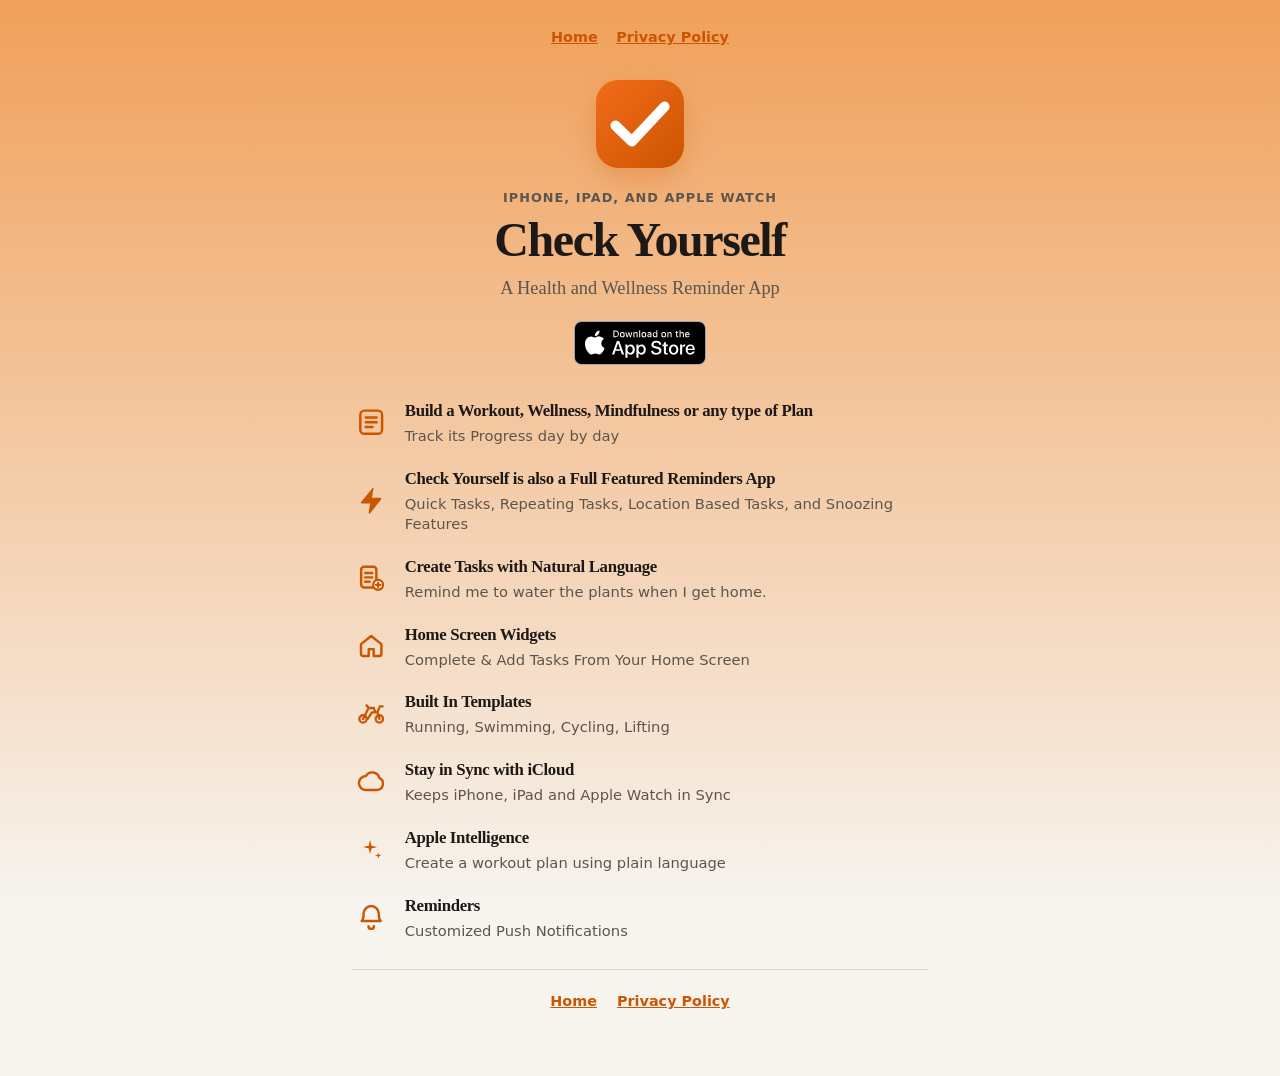
==== index.html @ dfd7d4d8 "Update index.html" ====
<!DOCTYPE html>
<html lang="en">
<head>
  <meta charset="utf-8">
  <meta name="viewport" content="width=device-width, initial-scale=1">
  <title>Check Yourself — Plan and track your workouts</title>
  <meta name="description" content="Check Yourself is a workout planner for iPhone, iPad, and Apple Watch. No ads, no tracking.">
  <link rel="icon" href="images/icon.svg" type="image/svg+xml">
  <link rel="apple-touch-icon" href="images/icon.svg">
  <link rel="stylesheet" href="styles.css?v=23">
</head>
<body>
  <main class="site site-simple">
    <header class="site-nav">
      <nav>
        <a href="./">Home</a>
        <a href="https://coryrupert.github.io/checkyourself-privacy/">Privacy Policy</a>
      </nav>
    </header>

    <section class="hero hero-simple">
      <img class="icon" src="images/icon.svg" width="88" height="88" alt="Check Yourself app icon">
      <div>
        <p class="kicker">iPhone, iPad, and Apple Watch</p>
        <h1>Check Yourself</h1>
        <p class="lede">A Health and Wellness Reminder App</p>
        <a class="app-store" href="https://apps.apple.com/app/id6802484828" rel="noopener" aria-label="Download on the App Store">
          <img class="app-store-badge app-store-badge-light" src="images/download-on-the-app-store.svg" width="180" height="60" alt="">
          <img class="app-store-badge app-store-badge-dark" src="images/download-on-the-app-store-white.svg" width="180" height="60" alt="">
        </a>
      </div>
    </section>

    <ul class="highlights">
      <li class="highlight">
        <svg class="highlight-icon" viewBox="0 0 24 24" aria-hidden="true"><rect x="4" y="3.5" width="16" height="17" rx="3" fill="none" stroke="currentColor" stroke-width="1.8"/><path d="M8 8.5h8M8 12h8M8 15.5h5" fill="none" stroke="currentColor" stroke-width="1.8" stroke-linecap="round"/></svg>
        <div>
          <h2>Build a Workout, Wellness, Mindfulness or any type of Plan</h2>
          <p>Track its Progress day by day</p>
        </div>
      </li>
      <li class="highlight">
        <svg class="highlight-icon" viewBox="0 0 24 24" aria-hidden="true"><path d="M13.2 2.8 4.6 13.4c-.35.44-.04 1.1.52 1.1h6.08l-1.1 6.7c-.1.6.64 1 .99.56l8.2-10.3c.38-.48.04-1.2-.56-1.2h-6.2l1.24-6.9c.1-.58-.62-1-.97-.56Z" fill="currentColor"/></svg>
        <div>
          <h2>Check Yourself is also a Full Featured Reminders App</h2>
          <p>Quick Tasks, Repeating Tasks, Location Based Tasks, and Snoozing Features</p>
        </div>
      </li>
      <li class="highlight">
        <svg class="highlight-icon" viewBox="0 0 24 24" aria-hidden="true"><rect x="4.6" y="3.6" width="11.2" height="15.2" rx="2.2" fill="none" stroke="currentColor" stroke-width="1.8"/><path d="M7.6 8.2h5.2M7.6 11.4h5.2M7.6 14.6h3.2" fill="none" stroke="currentColor" stroke-width="1.8" stroke-linecap="round"/><circle cx="17.1" cy="16.9" r="3.6" fill="var(--card)" stroke="currentColor" stroke-width="1.7"/><path d="M17.1 15.3v3.2M15.5 16.9h3.2" fill="none" stroke="currentColor" stroke-width="1.7" stroke-linecap="round"/></svg>
        <div>
          <h2>Create Tasks with Natural Language</h2>
          <p>Remind me to water the plants when I get home.</p>
        </div>
      </li>
      <li class="highlight">
        <svg class="highlight-icon" viewBox="0 0 24 24" aria-hidden="true"><path d="M4.5 11.2 12 5.2l7.5 6v7.3a1.5 1.5 0 0 1-1.5 1.5h-4.2v-5.1h-3.6v5.1H6a1.5 1.5 0 0 1-1.5-1.5Z" fill="none" stroke="currentColor" stroke-width="1.8" stroke-linejoin="round"/></svg>
        <div>
          <h2>Home Screen Widgets</h2>
          <p>Complete &amp; Add Tasks From Your Home Screen</p>
        </div>
      </li>
      <li class="highlight">
        <svg class="highlight-icon" viewBox="0 0 24 24" aria-hidden="true"><circle cx="6" cy="16.2" r="2.7" fill="none" stroke="currentColor" stroke-width="1.7"/><circle cx="18" cy="16.2" r="2.7" fill="none" stroke="currentColor" stroke-width="1.7"/><path d="M6 16.2 10.1 8.2h4M9.4 16.2l3.2-4.8h4.1L18 16.2M13.6 8.2l1.8 3.2M10.1 8.2 8.6 6.2M16.5 11.4 18.4 7h2" fill="none" stroke="currentColor" stroke-width="1.7" stroke-linecap="round" stroke-linejoin="round"/></svg>
        <div>
          <h2>Built In Templates</h2>
          <p>Running, Swimming, Cycling, Lifting</p>
        </div>
      </li>
      <li class="highlight">
        <svg class="highlight-icon" viewBox="0 0 24 24" aria-hidden="true"><path d="M8.2 18.5h8.1A4.7 4.7 0 0 0 18 9.6 5.4 5.4 0 0 0 8.1 8.2 4.3 4.3 0 0 0 8.2 18.5Z" fill="none" stroke="currentColor" stroke-width="1.8" stroke-linejoin="round"/></svg>
        <div>
          <h2>Stay in Sync with iCloud</h2>
          <p>Keeps iPhone, iPad and Apple Watch in Sync</p>
        </div>
      </li>
      <li class="highlight">
        <svg class="highlight-icon" viewBox="0 0 24 24" aria-hidden="true"><path d="M11.2 5.2 12.2 9.4 16.4 10.4 12.2 11.4 11.2 15.6 10.2 11.4 6 10.4 10.2 9.4Z" fill="currentColor"/><path d="M17.2 14.2 17.7 16.1 19.6 16.6 17.7 17.1 17.2 19 16.7 17.1 14.8 16.6 16.7 16.1Z" fill="currentColor"/></svg>
        <div>
          <h2>Apple Intelligence</h2>
          <p>Create a workout plan using plain language</p>
        </div>
      </li>
      <li class="highlight">
        <svg class="highlight-icon" viewBox="0 0 24 24" aria-hidden="true"><path d="M6.4 9.4a5.6 5.6 0 0 1 11.2 0c0 4.2 1.4 5.4 1.4 5.4H5s1.4-1.2 1.4-5.4Z" fill="none" stroke="currentColor" stroke-width="1.8" stroke-linejoin="round"/><path d="M10 18.6a2 2 0 0 0 4 0" fill="none" stroke="currentColor" stroke-width="1.8" stroke-linecap="round"/></svg>
        <div>
          <h2>Reminders</h2>
          <p>Customized Push Notifications</p>
        </div>
      </li>
    </ul>

    <footer class="site-footer">
      <nav>
        <a href="./">Home</a>
        <a href="https://coryrupert.github.io/checkyourself-privacy/">Privacy Policy</a>
      </nav>
    </footer>
  </main>
</body>
</html>
---- styles.css ----
:root {
  --bg: #f7f3ee;
  --bg-top: #f0a05a;
  --bg-bottom: #f7f3ee;
  --fg: #1c1916;
  --muted: #5c554e;
  --accent: #cc5500;
  --rule: rgba(28, 25, 22, 0.12);
  --card: #fffdf9;
  --bezel: #1c1916;
  --sans: ui-sans-serif, system-ui, -apple-system, "Segoe UI", sans-serif;
}

@media (prefers-color-scheme: dark) {
  :root {
    --bg: #161311;
    --bg-top: #5c240c;
    --bg-bottom: #161311;
    --fg: #f4eee8;
    --muted: #b7aea4;
    --accent: #f26b1a;
    --rule: rgba(244, 238, 232, 0.14);
    --card: #1e1a17;
    --bezel: #0d0b0a;
  }
}

* {
  box-sizing: border-box;
}

img {
  max-width: 100%;
  height: auto;
}

html {
  min-height: 100%;
  scroll-behavior: smooth;
  background: var(--bg-bottom);
}

body {
  margin: 0;
  min-height: 100vh;
  background: transparent;
  color: var(--fg);
  font-family: "Iowan Old Style", "Palatino Linotype", Palatino, Georgia, serif;
  line-height: 1.55;
}

body::before {
  content: "";
  position: fixed;
  inset: 0;
  z-index: -1;
  background: linear-gradient(180deg, var(--bg-top) 0%, var(--bg-bottom) 100%);
}

a {
  color: var(--accent);
}

a:hover {
  text-decoration-thickness: 2px;
}

.site {
  width: min(68rem, calc(100% - 2.5rem));
  margin: 0 auto;
  padding: 1.25rem 0 4rem;
}

.site-nav {
  display: flex;
  align-items: center;
  justify-content: space-between;
  gap: 1rem;
  padding: 0.35rem 0 1.5rem;
  font-family: var(--sans);
}

.site-nav-brand {
  color: var(--fg);
  font-weight: 700;
  text-decoration: none;
  letter-spacing: -0.02em;
}

.site-nav nav {
  display: flex;
  flex-wrap: wrap;
  gap: 0.85rem 1.15rem;
  font-size: 0.9rem;
  font-weight: 600;
}

.site-nav-end {
  justify-content: flex-end;
}

.kicker {
  margin: 0 0 0.4rem;
  color: var(--muted);
  font-family: var(--sans);
  font-size: 0.8rem;
  font-weight: 600;
  letter-spacing: 0.08em;
  text-transform: uppercase;
}

h1 {
  margin: 0 0 0.75rem;
  font-size: clamp(2rem, 6vw, 3rem);
  font-weight: 600;
  letter-spacing: -0.03em;
  line-height: 1.1;
}

.lede {
  margin: 0;
  max-width: 32rem;
  color: var(--muted);
  font-size: 1.15rem;
}

h2 {
  margin: 2rem 0 0.6rem;
  font-size: 1.25rem;
  letter-spacing: -0.02em;
}

.hero {
  display: grid;
  gap: 1.25rem;
  padding: 0.5rem 0 2.5rem;
  max-width: 38rem;
}

.icon {
  width: 88px;
  height: 88px;
  border-radius: 22px;
  box-shadow: 0 10px 28px rgba(204, 85, 0, 0.28);
}

.hero h1 {
  margin-bottom: 0.45rem;
}

.site-simple {
  width: min(36rem, calc(100% - 2.5rem));
  display: flex;
  flex-direction: column;
  align-items: center;
  text-align: center;
}

.site-simple .site-nav {
  width: 100%;
  justify-content: center;
}

.hero-simple {
  justify-items: center;
  padding-bottom: 1.6rem;
  text-align: center;
}

.hero-simple .lede {
  margin-inline: auto;
}

.site-simple .highlights {
  width: max-content;
  max-width: 100%;
  margin-inline: auto;
  text-align: left;
}

.site-simple .site-footer {
  width: 100%;
}

.site-simple .site-footer nav {
  justify-content: center;
}

.highlights {
  display: grid;
  gap: 1.25rem;
  margin: 0 0 1.75rem;
  padding: 0;
  list-style: none;
}

.highlight {
  display: flex;
  align-items: center;
  gap: 0.9rem;
}

.highlight-icon {
  flex: 0 0 2.4rem;
  width: 2.4rem;
  height: 2.4rem;
  padding: 0.18rem;
  overflow: visible;
  color: var(--accent);
}

.highlight h2 {
  margin: 0;
  font-size: 1.05rem;
  font-weight: 650;
  letter-spacing: -0.02em;
}

.highlight p {
  margin: 0.12rem 0 0;
  color: var(--muted);
  font-family: var(--sans);
  font-size: 0.92rem;
  line-height: 1.35;
}

.app-store {
  display: inline-block;
  margin: 0.25rem 0 2rem;
  line-height: 0;
}

.hero .app-store {
  margin-top: 1.15rem;
  margin-bottom: 0;
}

.app-store-badge {
  display: block;
  width: auto;
  height: 2.75rem;
}

.app-store-badge-dark {
  display: none;
}

@media (prefers-color-scheme: dark) {
  .app-store-badge-light {
    display: none;
  }

  .app-store-badge-dark {
    display: block;
  }
}

.shots-head {
  display: flex;
  align-items: baseline;
  justify-content: space-between;
  gap: 1rem;
  margin: 0.5rem 0 1rem;
}

.shots-head h2 {
  margin: 0;
}

.shots-head p {
  margin: 0;
  color: var(--muted);
  font-family: var(--sans);
  font-size: 0.9rem;
}

.section-lede {
  margin: -0.35rem 0 1.1rem;
  max-width: 38rem;
  color: var(--muted);
  font-family: var(--sans);
  font-size: 0.95rem;
}

.shots {
  display: flex;
  flex-wrap: wrap;
  align-items: flex-start;
  gap: 1.35rem;
  overflow: visible;
  padding: 0.5rem 0 1.75rem;
}

.shot {
  flex: 0 0 auto;
  width: min(12.25rem, 56vw);
  margin: 0;
}

.shot-ipad {
  width: min(26rem, 86vw);
}

.carousel {
  max-width: none;
  margin: 0 0 1.75rem;
}

.shots-carousel {
  position: relative;
  display: flex;
  flex-wrap: nowrap;
  align-items: flex-end;
  gap: 1rem;
  overflow-x: scroll;
  padding: 0.2rem 0 1.15rem;
  -webkit-overflow-scrolling: touch;
  scrollbar-gutter: stable;
  scrollbar-width: auto;
  scrollbar-color: var(--accent) rgba(28, 25, 22, 0.14);
}

.shots-carousel::-webkit-scrollbar {
  height: 12px;
}

.shots-carousel::-webkit-scrollbar-track {
  background: rgba(28, 25, 22, 0.12);
  border-radius: 99px;
}

.shots-carousel::-webkit-scrollbar-thumb {
  background: var(--accent);
  border-radius: 99px;
}

.shots-cards {
  display: grid;
  grid-template-columns: repeat(auto-fit, minmax(min(17.5rem, 100%), 1fr));
  align-items: start;
  gap: 1.15rem;
  overflow: visible;
  padding: 0.15rem 0 2rem;
}

.shot-card {
  width: 100%;
  max-width: 24rem;
  margin: 0 auto;
  padding: 0.7rem 0.7rem 0.85rem;
  background: var(--card);
  border: 1px solid var(--rule);
  border-radius: 22px;
  box-shadow: 0 10px 24px rgba(28, 25, 22, 0.08);
}

.shots-carousel .shot-card {
  flex: 0 0 auto;
  width: min(17rem, 70%);
  max-width: none;
  margin: 0;
}

.shots-carousel .shot-card-ipad {
  width: min(28.5rem, 84%);
  max-width: none;
}

.shot-card-icloud {
  width: min(42rem, 100%);
  max-width: none;
  margin: 0 auto 2rem;
}

.shot-card-copy {
  text-align: center;
  margin: 0 0 0.3rem;
}

.shot-card-copy h3 {
  margin: 0;
  font-size: 1.02rem;
  font-weight: 650;
  letter-spacing: -0.02em;
  line-height: 1.2;
}

.shot-card-copy p {
  margin: 0.1rem 0 0;
  color: var(--accent);
  font-family: var(--sans);
  font-size: 0.8rem;
  font-weight: 600;
  line-height: 1.3;
}


.device {
  position: relative;
  background: var(--bezel);
  box-shadow:
    inset 0 0 0 1px rgba(255, 255, 255, 0.14),
    0 16px 36px rgba(28, 25, 22, 0.22);
}

.device-screen {
  line-height: 0;
  overflow: hidden;
  background: #000;
}

.device-screen img {
  display: block;
  width: 100%;
  height: auto;
}

.phone {
  padding: 0.55rem 0.48rem 0.62rem;
  border-radius: 2.15rem;
}

.phone .device-screen {
  border-radius: 1.58rem;
}

.ipad {
  padding: 0.72rem 0.68rem 0.82rem;
  border-radius: 1.15rem;
}

.ipad .device-screen {
  border-radius: 0.28rem;
}

.ipad::before {
  content: "";
  position: absolute;
  top: 0.28rem;
  left: 50%;
  z-index: 1;
  width: 0.42rem;
  height: 0.42rem;
  border-radius: 50%;
  background: #2e2a26;
  transform: translateX(-50%);
  box-shadow: inset 0 0 0 1px rgba(255, 255, 255, 0.08);
}

.watch {
  padding: 0.42rem 0.34rem;
  border-radius: 1.85rem;
  background: linear-gradient(160deg, #6a645c, #1c1916 38%, #2e2a26);
  box-shadow:
    inset 0 0 0 1px rgba(255, 255, 255, 0.28),
    0 16px 36px rgba(28, 25, 22, 0.22);
}

.watch .device-screen {
  border-radius: 1.45rem;
}

.watch::after {
  content: "";
  position: absolute;
  top: 24%;
  right: -0.32rem;
  width: 0.32rem;
  height: 1.35rem;
  border-radius: 0.12rem;
  background: linear-gradient(180deg, #8a847c, #3c3732);
  box-shadow: inset 0 0 0 1px rgba(255, 255, 255, 0.2);
}

.watch::before {
  content: "";
  position: absolute;
  top: 48%;
  right: -0.22rem;
  width: 0.2rem;
  height: 0.7rem;
  border-radius: 0.08rem;
  background: #4a453f;
}

.icloud-devices {
  display: flex;
  align-items: flex-end;
  justify-content: center;
  gap: 0.85rem;
}

.icloud-devices .phone,
.icloud-devices .ipad,
.icloud-devices .watch {
  flex: 0 0 auto;
}

.icloud-devices .phone {
  width: 5.6rem;
}

.icloud-devices .ipad {
  width: 26rem;
}

.icloud-devices .watch {
  width: 4rem;
}

.shot-watch {
  width: min(178px, 52vw);
  padding-right: 8px;
}

.shot figcaption {
  margin-top: 0.7rem;
  color: var(--muted);
  font-family: var(--sans);
  font-size: 0.82rem;
  font-weight: 600;
  text-align: center;
}

.shot-photo {
  display: block;
  width: 100%;
  height: auto;
}

.shot-widget {
  flex: 0 0 auto;
  width: min(22rem, 100%);
  margin: 0;
}

.shot-widget img {
  display: block;
  width: 100%;
  height: auto;
  border-radius: 22px;
  box-shadow: 0 10px 24px rgba(28, 25, 22, 0.16);
}

.shot-widget figcaption {
  margin-top: 0.7rem;
  color: var(--muted);
  font-family: var(--sans);
  font-size: 0.82rem;
  font-weight: 600;
  text-align: center;
}

.widget-shelf {
  display: flex;
  flex-wrap: wrap;
  gap: 1rem;
  margin: 0 0 1.25rem;
  padding: 1.25rem;
  background:
    radial-gradient(circle at 20% 20%, rgba(204, 85, 0, 0.16), transparent 42%),
    linear-gradient(160deg, #d7e4ee, #c9d6c4 55%, #e8d5c4);
  border-radius: 22px;
}

@media (prefers-color-scheme: dark) {
  .widget-shelf {
    background:
      radial-gradient(circle at 20% 20%, rgba(242, 107, 26, 0.22), transparent 42%),
      linear-gradient(160deg, #24303a, #2a3328 55%, #3a2c22);
  }
}

.ios-widget {
  width: min(20.5rem, 100%);
  min-height: 9.6rem;
  padding: 0.9rem 1rem;
  background: rgba(247, 247, 247, 0.94);
  border-radius: 22px;
  box-shadow: 0 10px 24px rgba(28, 25, 22, 0.16);
  font-family: var(--sans);
  color: #1c1916;
}

.ios-widget h3 {
  display: flex;
  align-items: center;
  gap: 0.4rem;
  margin: 0 0 0.7rem;
  color: var(--accent);
  font-size: 0.72rem;
  font-weight: 700;
  letter-spacing: 0.06em;
  text-transform: uppercase;
}

.ios-widget .widget-add {
  margin-left: auto;
  display: grid;
  place-items: center;
  width: 1.35rem;
  height: 1.35rem;
  border-radius: 50%;
  background: var(--accent);
  color: #fff;
  font-size: 1rem;
  font-weight: 700;
  line-height: 1;
  letter-spacing: 0;
  text-transform: none;
}

.ios-widget ul {
  margin: 0;
  padding: 0;
  list-style: none;
}

.ios-widget li {
  display: flex;
  gap: 0.55rem;
  align-items: flex-start;
  padding: 0.28rem 0;
}

.ios-widget li + li {
  border-top: 1px solid rgba(28, 25, 22, 0.08);
}

.ios-widget .mark {
  flex: 0 0 auto;
  width: 0.95rem;
  height: 0.95rem;
  margin-top: 0.12rem;
  border: 1.5px solid rgba(28, 25, 22, 0.28);
  border-radius: 50%;
}

.ios-widget .name {
  font-size: 0.88rem;
  font-weight: 650;
}

.ios-widget .meta {
  color: #6b7280;
  font-size: 0.75rem;
}

.progress-row {
  display: grid;
  gap: 0.28rem;
}

.progress-row strong {
  font-size: 0.88rem;
}

.bar {
  height: 0.38rem;
  overflow: hidden;
  background: rgba(28, 25, 22, 0.1);
  border-radius: 99px;
}

.bar > span {
  display: block;
  height: 100%;
  background: var(--accent);
  border-radius: inherit;
}

.widget-note {
  margin: 0 0 2.5rem;
  max-width: 40rem;
  color: var(--muted);
  font-family: var(--sans);
  font-size: 0.92rem;
}

.site-footer {
  padding-top: 1.25rem;
  border-top: 1px solid var(--rule);
  color: var(--muted);
  font-family: var(--sans);
  font-size: 0.9rem;
}

.site-footer nav {
  display: flex;
  flex-wrap: wrap;
  gap: 0.85rem 1.25rem;
  font-weight: 600;
}

.guide-hero {
  max-width: 38rem;
  padding: 0.5rem 0 1.75rem;
}

.guide-hero .lede {
  margin-top: 0.35rem;
}

.step {
  display: grid;
  gap: 1.25rem;
  align-items: start;
  margin: 0 0 2.4rem;
  padding-bottom: 2.2rem;
  border-bottom: 1px solid var(--rule);
}

.step:last-of-type {
  border-bottom: 0;
}

.step-copy p {
  color: var(--muted);
  font-family: var(--sans);
  font-size: 0.98rem;
}

.step-copy h2 {
  margin: 0.15rem 0 0.55rem;
}

.step-shots {
  display: flex;
  flex-wrap: wrap;
  gap: 1.1rem;
}

.step .shot {
  width: min(12rem, 52vw);
}

.step .shot-ipad {
  width: min(24rem, 86vw);
}

.step .shot-watch {
  width: min(150px, 44vw);
}

@media (min-width: 840px) {
  .step {
    grid-template-columns: minmax(0, 1fr) auto;
  }
}
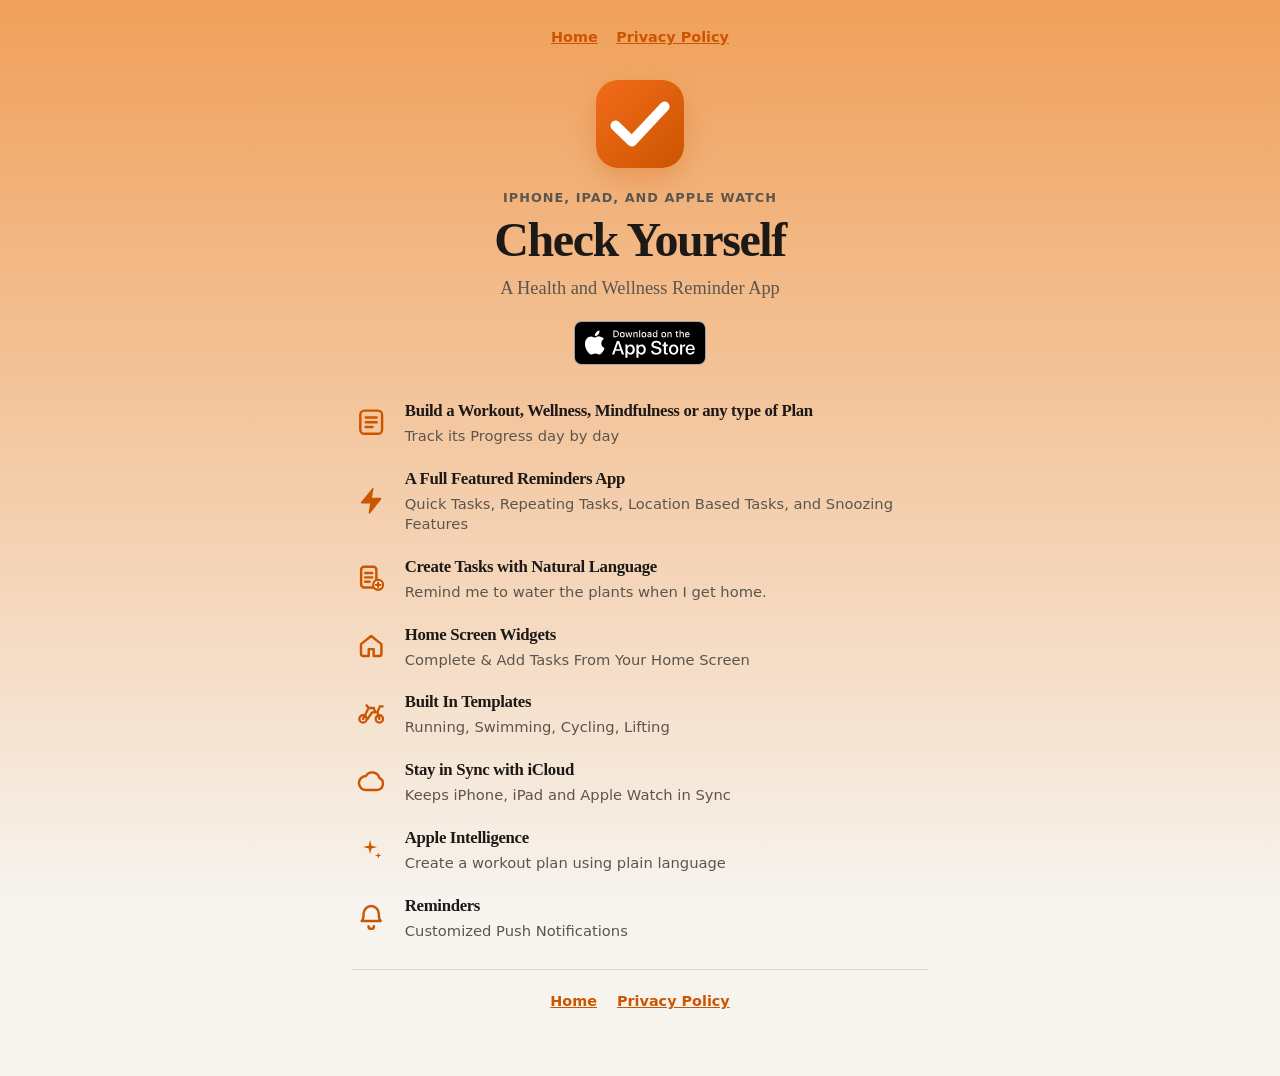
==== commit 2fe1f39a: "Update index.html" ====
--- a/index.html
+++ b/index.html
@@ -42,7 +42,7 @@
       <li class="highlight">
         <svg class="highlight-icon" viewBox="0 0 24 24" aria-hidden="true"><path d="M13.2 2.8 4.6 13.4c-.35.44-.04 1.1.52 1.1h6.08l-1.1 6.7c-.1.6.64 1 .99.56l8.2-10.3c.38-.48.04-1.2-.56-1.2h-6.2l1.24-6.9c.1-.58-.62-1-.97-.56Z" fill="currentColor"/></svg>
         <div>
-          <h2>Check Yourself is also a Full Featured Reminders App</h2>
+          <h2>A Full Featured Reminders App</h2>
           <p>Quick Tasks, Repeating Tasks, Location Based Tasks, and Snoozing Features</p>
         </div>
       </li>
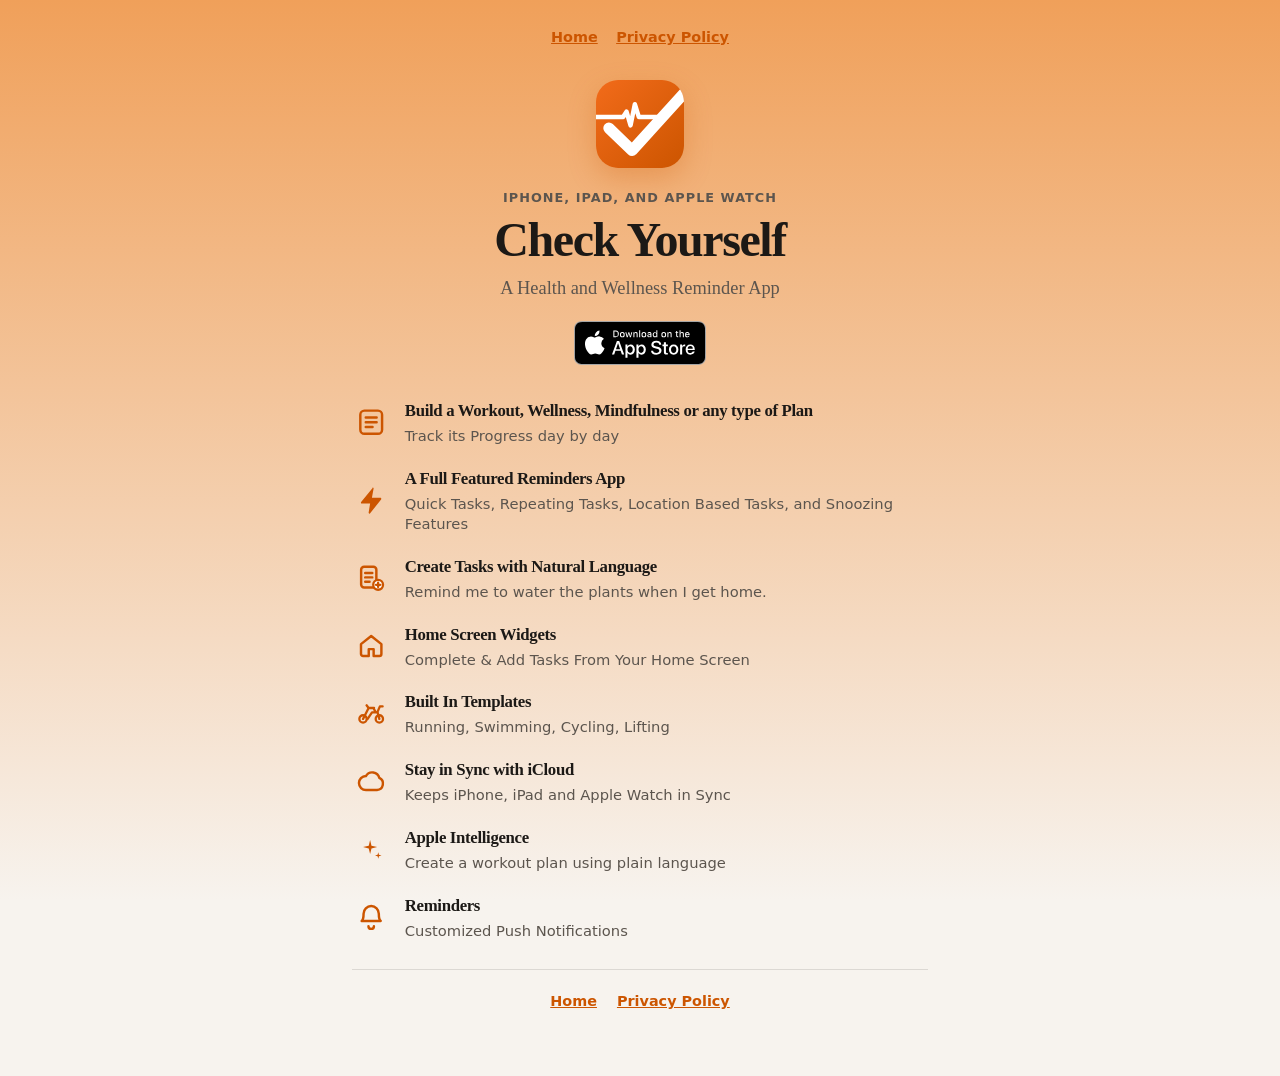
==== commit 4f7f1fd2: "Update the site icon to the new heartbeat checkmark." ====
--- a/index.html
+++ b/index.html
@@ -5,21 +5,21 @@
   <meta name="viewport" content="width=device-width, initial-scale=1">
   <title>Check Yourself — Plan and track your workouts</title>
   <meta name="description" content="Check Yourself is a workout planner for iPhone, iPad, and Apple Watch. No ads, no tracking.">
-  <link rel="icon" href="images/icon.svg" type="image/svg+xml">
-  <link rel="apple-touch-icon" href="images/icon.svg">
-  <link rel="stylesheet" href="styles.css?v=23">
+  <link rel="icon" href="images/icon.svg?v=2" type="image/svg+xml">
+  <link rel="apple-touch-icon" href="images/icon.svg?v=2">
+  <link rel="stylesheet" href="styles.css?v=25">
 </head>
 <body>
   <main class="site site-simple">
     <header class="site-nav">
       <nav>
         <a href="./">Home</a>
-        <a href="https://coryrupert.github.io/checkyourself-privacy/">Privacy Policy</a>
+        <a href="privacy/">Privacy Policy</a>
       </nav>
     </header>
 
     <section class="hero hero-simple">
-      <img class="icon" src="images/icon.svg" width="88" height="88" alt="Check Yourself app icon">
+      <img class="icon" src="images/icon.svg?v=2" width="88" height="88" alt="Check Yourself app icon">
       <div>
         <p class="kicker">iPhone, iPad, and Apple Watch</p>
         <h1>Check Yourself</h1>
@@ -93,7 +93,7 @@
     <footer class="site-footer">
       <nav>
         <a href="./">Home</a>
-        <a href="https://coryrupert.github.io/checkyourself-privacy/">Privacy Policy</a>
+        <a href="privacy/">Privacy Policy</a>
       </nav>
     </footer>
   </main>
--- a/styles.css
+++ b/styles.css
@@ -141,6 +141,7 @@
   width: 88px;
   height: 88px;
   border-radius: 22px;
+  overflow: hidden;
   box-shadow: 0 10px 28px rgba(204, 85, 0, 0.28);
 }
 
@@ -747,3 +748,28 @@
     grid-template-columns: minmax(0, 1fr) auto;
   }
 }
+
+.site-policy {
+  width: min(42rem, calc(100% - 2.5rem));
+}
+
+.policy p {
+  color: var(--muted);
+}
+
+.policy ul {
+  padding-left: 1.2rem;
+  color: var(--muted);
+}
+
+.policy li + li {
+  margin-top: 0.35rem;
+}
+
+.policy .updated {
+  margin-top: 2.5rem;
+  color: var(--muted);
+  font-family: var(--sans);
+  font-size: 0.85rem;
+}
+
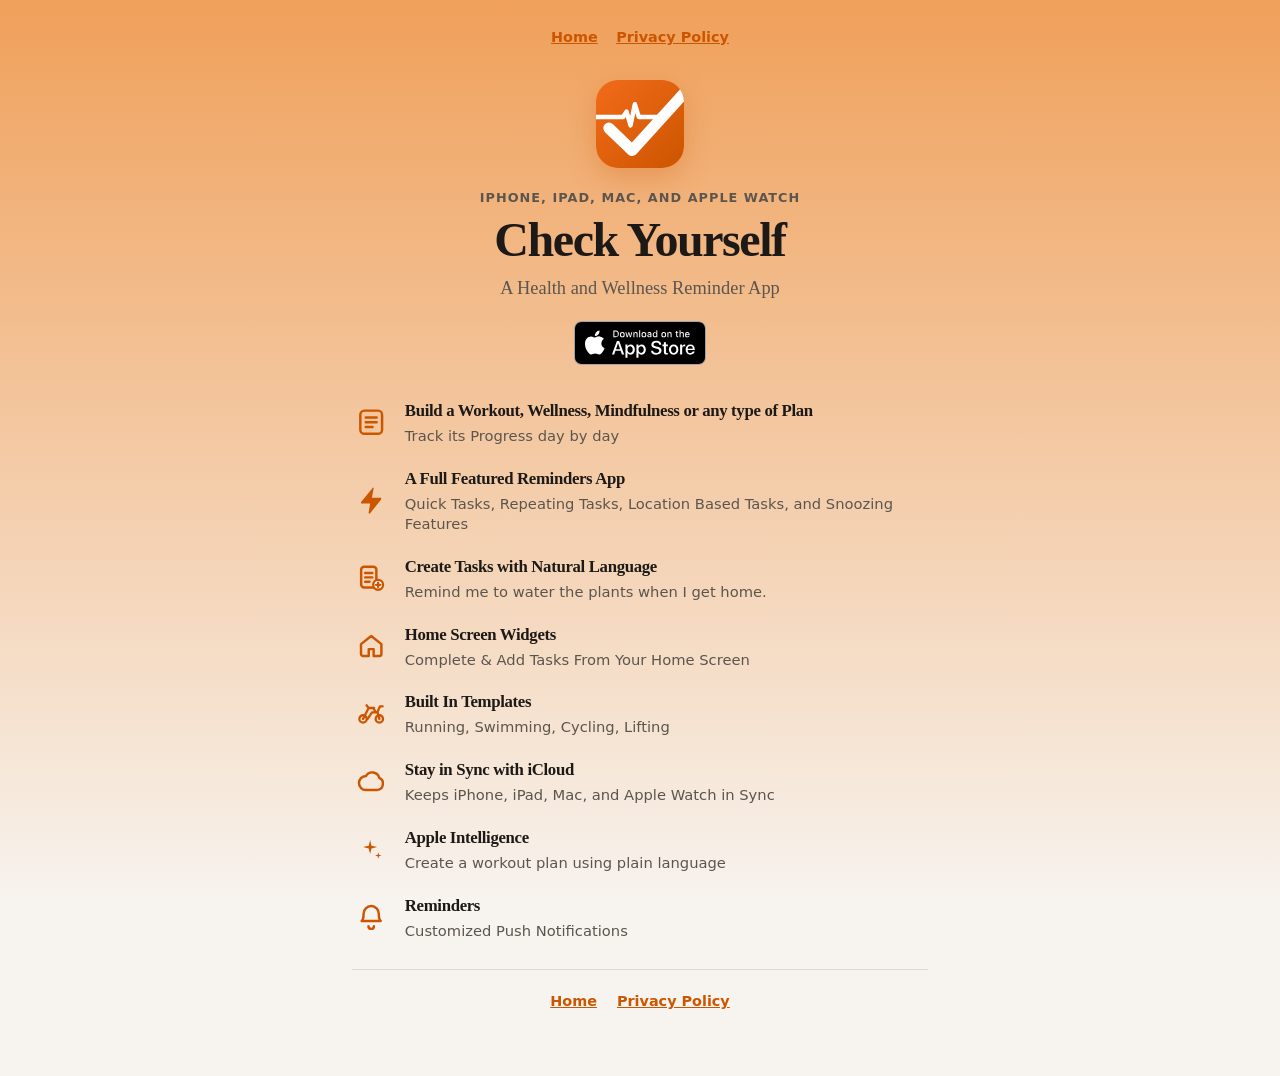
==== commit e2c3c000: "Mention that Check Yourself also syncs and works on Mac." ====
--- a/index.html
+++ b/index.html
@@ -4,7 +4,7 @@
   <meta charset="utf-8">
   <meta name="viewport" content="width=device-width, initial-scale=1">
   <title>Check Yourself — Plan and track your workouts</title>
-  <meta name="description" content="Check Yourself is a workout planner for iPhone, iPad, and Apple Watch. No ads, no tracking.">
+  <meta name="description" content="Check Yourself is a workout planner for iPhone, iPad, Mac, and Apple Watch. No ads, no tracking.">
   <link rel="icon" href="images/icon.svg?v=2" type="image/svg+xml">
   <link rel="apple-touch-icon" href="images/icon.svg?v=2">
   <link rel="stylesheet" href="styles.css?v=25">
@@ -21,7 +21,7 @@
     <section class="hero hero-simple">
       <img class="icon" src="images/icon.svg?v=2" width="88" height="88" alt="Check Yourself app icon">
       <div>
-        <p class="kicker">iPhone, iPad, and Apple Watch</p>
+        <p class="kicker">iPhone, iPad, Mac, and Apple Watch</p>
         <h1>Check Yourself</h1>
         <p class="lede">A Health and Wellness Reminder App</p>
         <a class="app-store" href="https://apps.apple.com/app/id6802484828" rel="noopener" aria-label="Download on the App Store">
@@ -71,7 +71,7 @@
         <svg class="highlight-icon" viewBox="0 0 24 24" aria-hidden="true"><path d="M8.2 18.5h8.1A4.7 4.7 0 0 0 18 9.6 5.4 5.4 0 0 0 8.1 8.2 4.3 4.3 0 0 0 8.2 18.5Z" fill="none" stroke="currentColor" stroke-width="1.8" stroke-linejoin="round"/></svg>
         <div>
           <h2>Stay in Sync with iCloud</h2>
-          <p>Keeps iPhone, iPad and Apple Watch in Sync</p>
+          <p>Keeps iPhone, iPad, Mac, and Apple Watch in Sync</p>
         </div>
       </li>
       <li class="highlight">
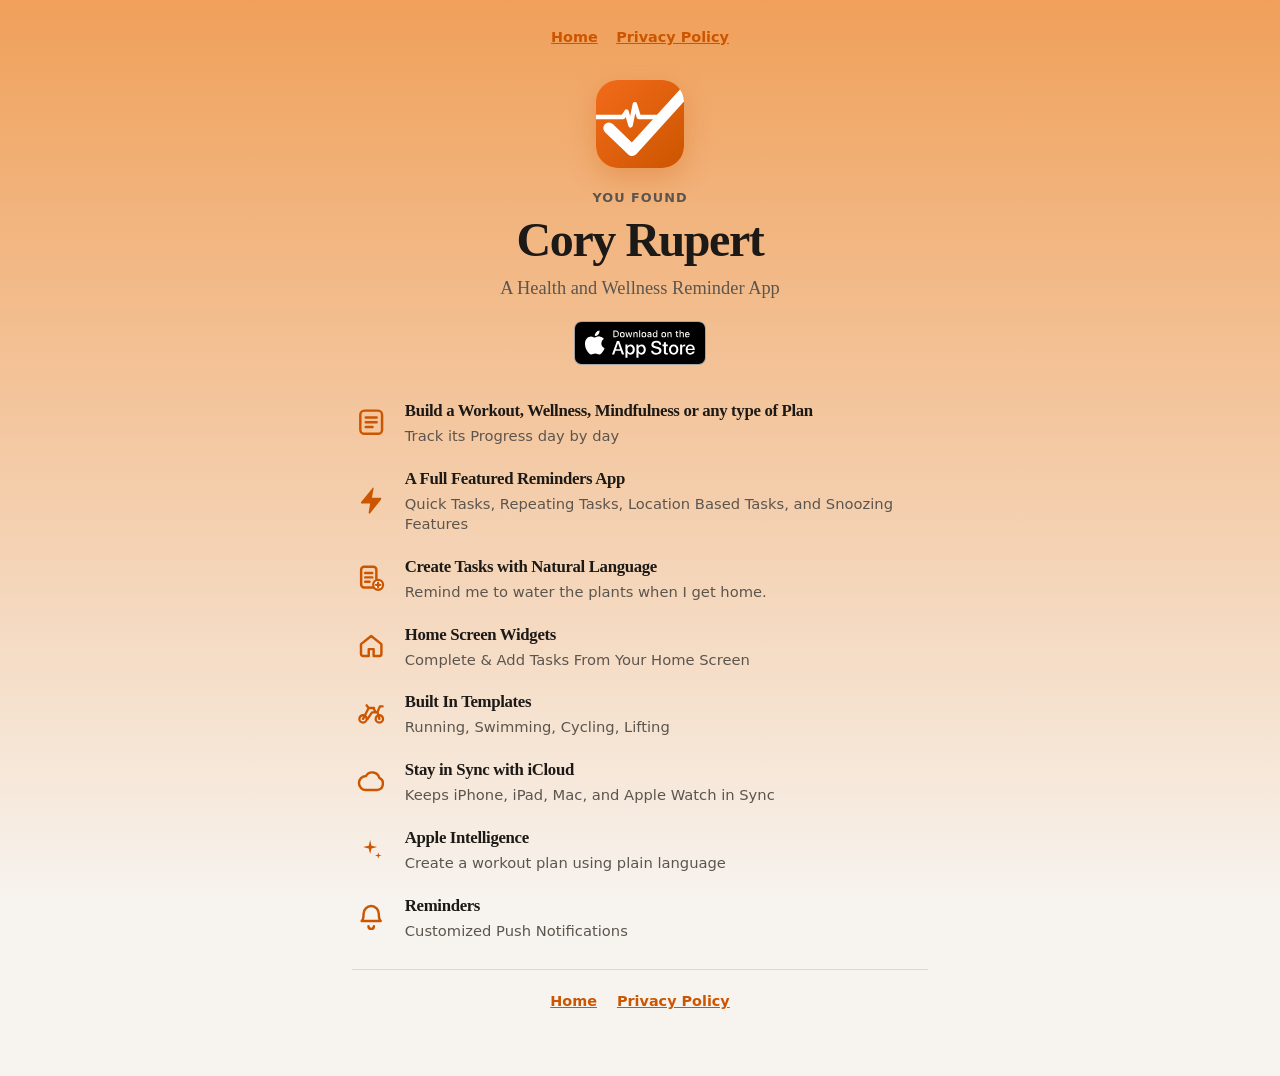
==== commit ae25bb0a: "Update index.html" ====
--- a/index.html
+++ b/index.html
@@ -21,8 +21,8 @@
     <section class="hero hero-simple">
       <img class="icon" src="images/icon.svg?v=2" width="88" height="88" alt="Check Yourself app icon">
       <div>
-        <p class="kicker">iPhone, iPad, Mac, and Apple Watch</p>
-        <h1>Check Yourself</h1>
+        <p class="kicker">You Found</p>
+        <h1>Cory Rupert</h1>
         <p class="lede">A Health and Wellness Reminder App</p>
         <a class="app-store" href="https://apps.apple.com/app/id6802484828" rel="noopener" aria-label="Download on the App Store">
           <img class="app-store-badge app-store-badge-light" src="images/download-on-the-app-store.svg" width="180" height="60" alt="">
--- a/styles.css
+++ b/styles.css
@@ -9,6 +9,18 @@
   --card: #fffdf9;
   --bezel: #1c1916;
   --sans: ui-sans-serif, system-ui, -apple-system, "Segoe UI", sans-serif;
+}
+
+body.binge {
+  --bg: #f3f6fb;
+  --bg-top: #8eabef;
+  --bg-bottom: #f3f6fb;
+  --fg: #121826;
+  --muted: #4d596e;
+  --accent: #4169e1;
+  --rule: rgba(18, 24, 38, 0.12);
+  --card: #fbfcfe;
+  --bezel: #121826;
 }
 
 @media (prefers-color-scheme: dark) {
@@ -23,6 +35,18 @@
     --card: #1e1a17;
     --bezel: #0d0b0a;
   }
+
+  body.binge {
+    --bg: #10141c;
+    --bg-top: #1a2d66;
+    --bg-bottom: #10141c;
+    --fg: #eef2f8;
+    --muted: #a8b3c7;
+    --accent: #7b97ff;
+    --rule: rgba(238, 242, 248, 0.14);
+    --card: #171d28;
+    --bezel: #0b0e14;
+  }
 }
 
 * {
@@ -143,6 +167,10 @@
   border-radius: 22px;
   overflow: hidden;
   box-shadow: 0 10px 28px rgba(204, 85, 0, 0.28);
+}
+
+body.binge .icon {
+  box-shadow: 0 10px 28px rgba(65, 105, 225, 0.32);
 }
 
 .hero h1 {
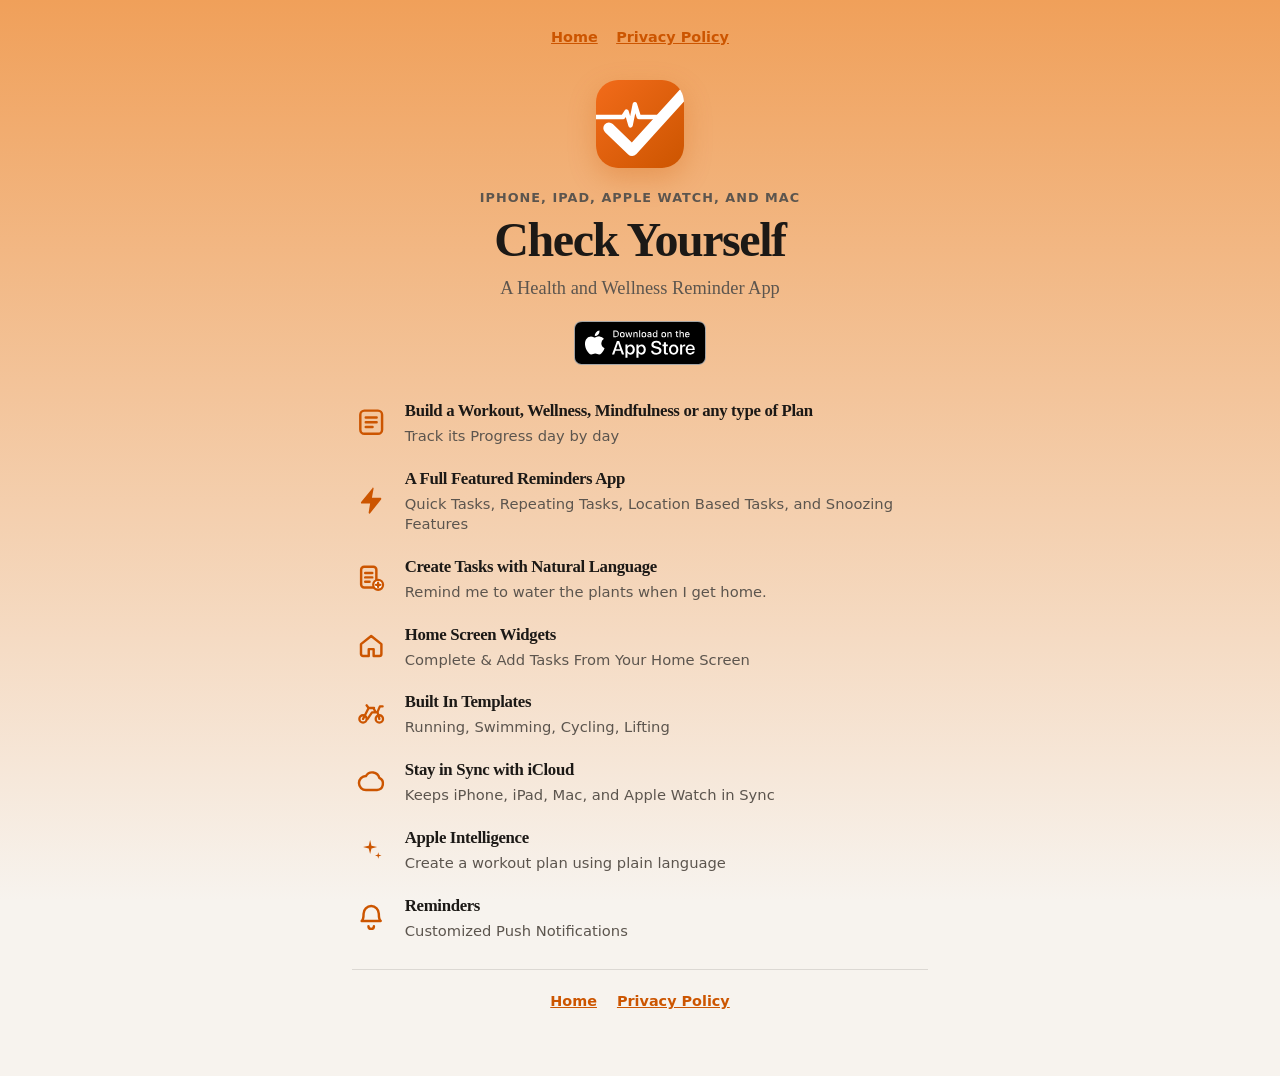
==== commit dd9b2eb9: "Update index.html" ====
--- a/index.html
+++ b/index.html
@@ -21,8 +21,8 @@
     <section class="hero hero-simple">
       <img class="icon" src="images/icon.svg?v=2" width="88" height="88" alt="Check Yourself app icon">
       <div>
-        <p class="kicker">You Found</p>
-        <h1>Cory Rupert</h1>
+        <p class="kicker">iPhone, iPad, Apple Watch, and Mac</p>
+        <h1>Check Yourself</h1>
         <p class="lede">A Health and Wellness Reminder App</p>
         <a class="app-store" href="https://apps.apple.com/app/id6802484828" rel="noopener" aria-label="Download on the App Store">
           <img class="app-store-badge app-store-badge-light" src="images/download-on-the-app-store.svg" width="180" height="60" alt="">
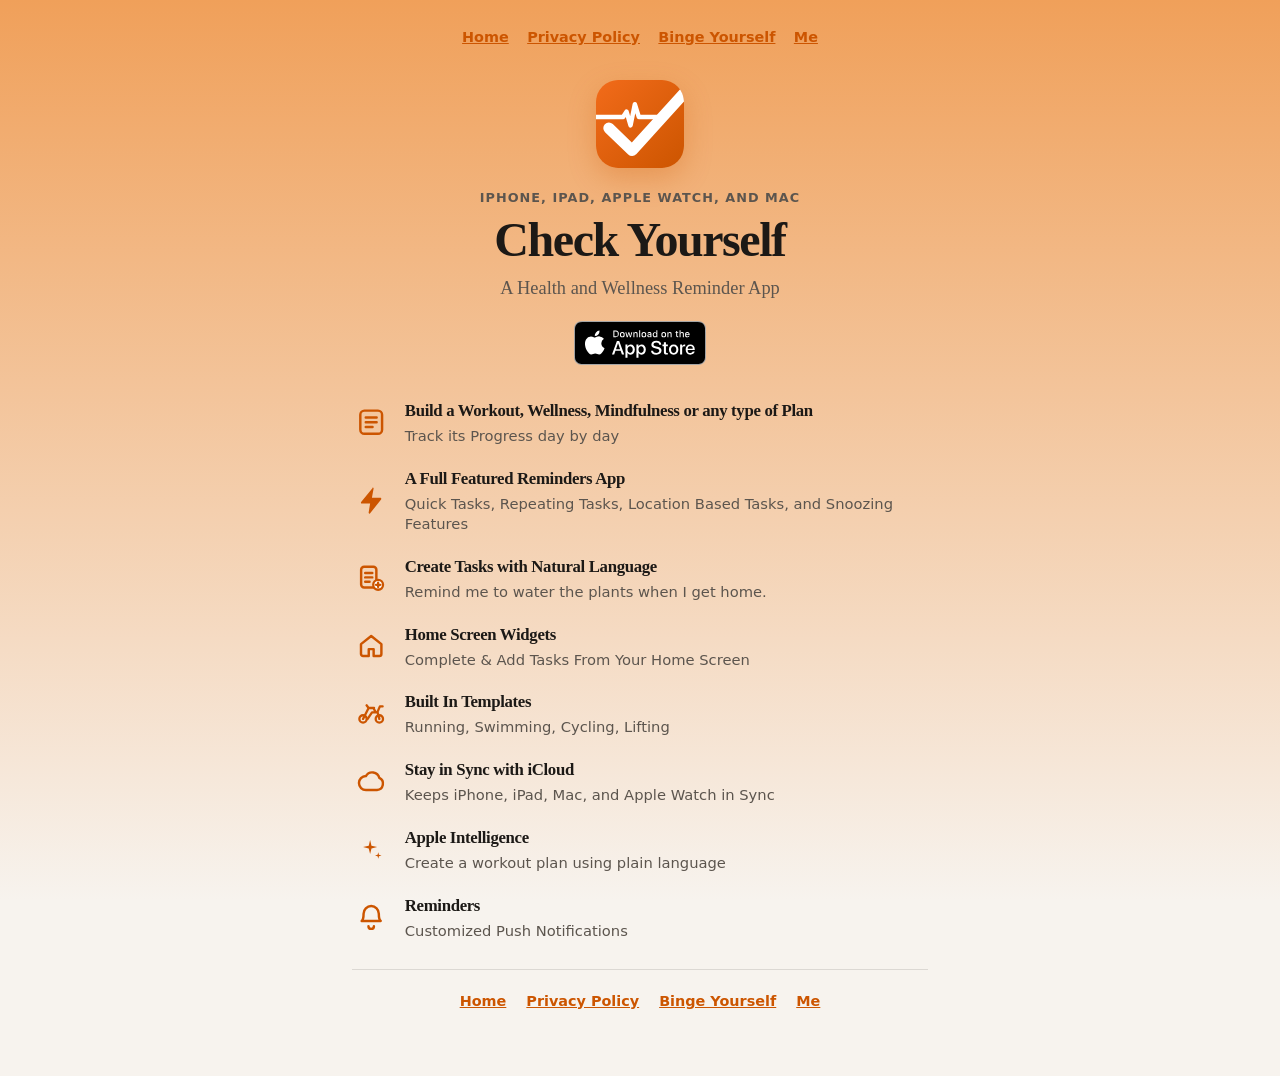
==== commit 67ab102b: "Add links to 'Binge Yourself' and 'Me' in index.html" ====
--- a/index.html
+++ b/index.html
@@ -15,6 +15,8 @@
       <nav>
         <a href="./">Home</a>
         <a href="privacy/">Privacy Policy</a>
+        <a href="https://getcheckyourself.app/binge">Binge Yourself</a>
+        <a href="https://coryrupert.com">Me</a>
       </nav>
     </header>
 
@@ -94,6 +96,8 @@
       <nav>
         <a href="./">Home</a>
         <a href="privacy/">Privacy Policy</a>
+        <a href="https://getcheckyourself.app/binge">Binge Yourself</a>
+        <a href="https://coryrupert.com">Me</a>
       </nav>
     </footer>
   </main>
